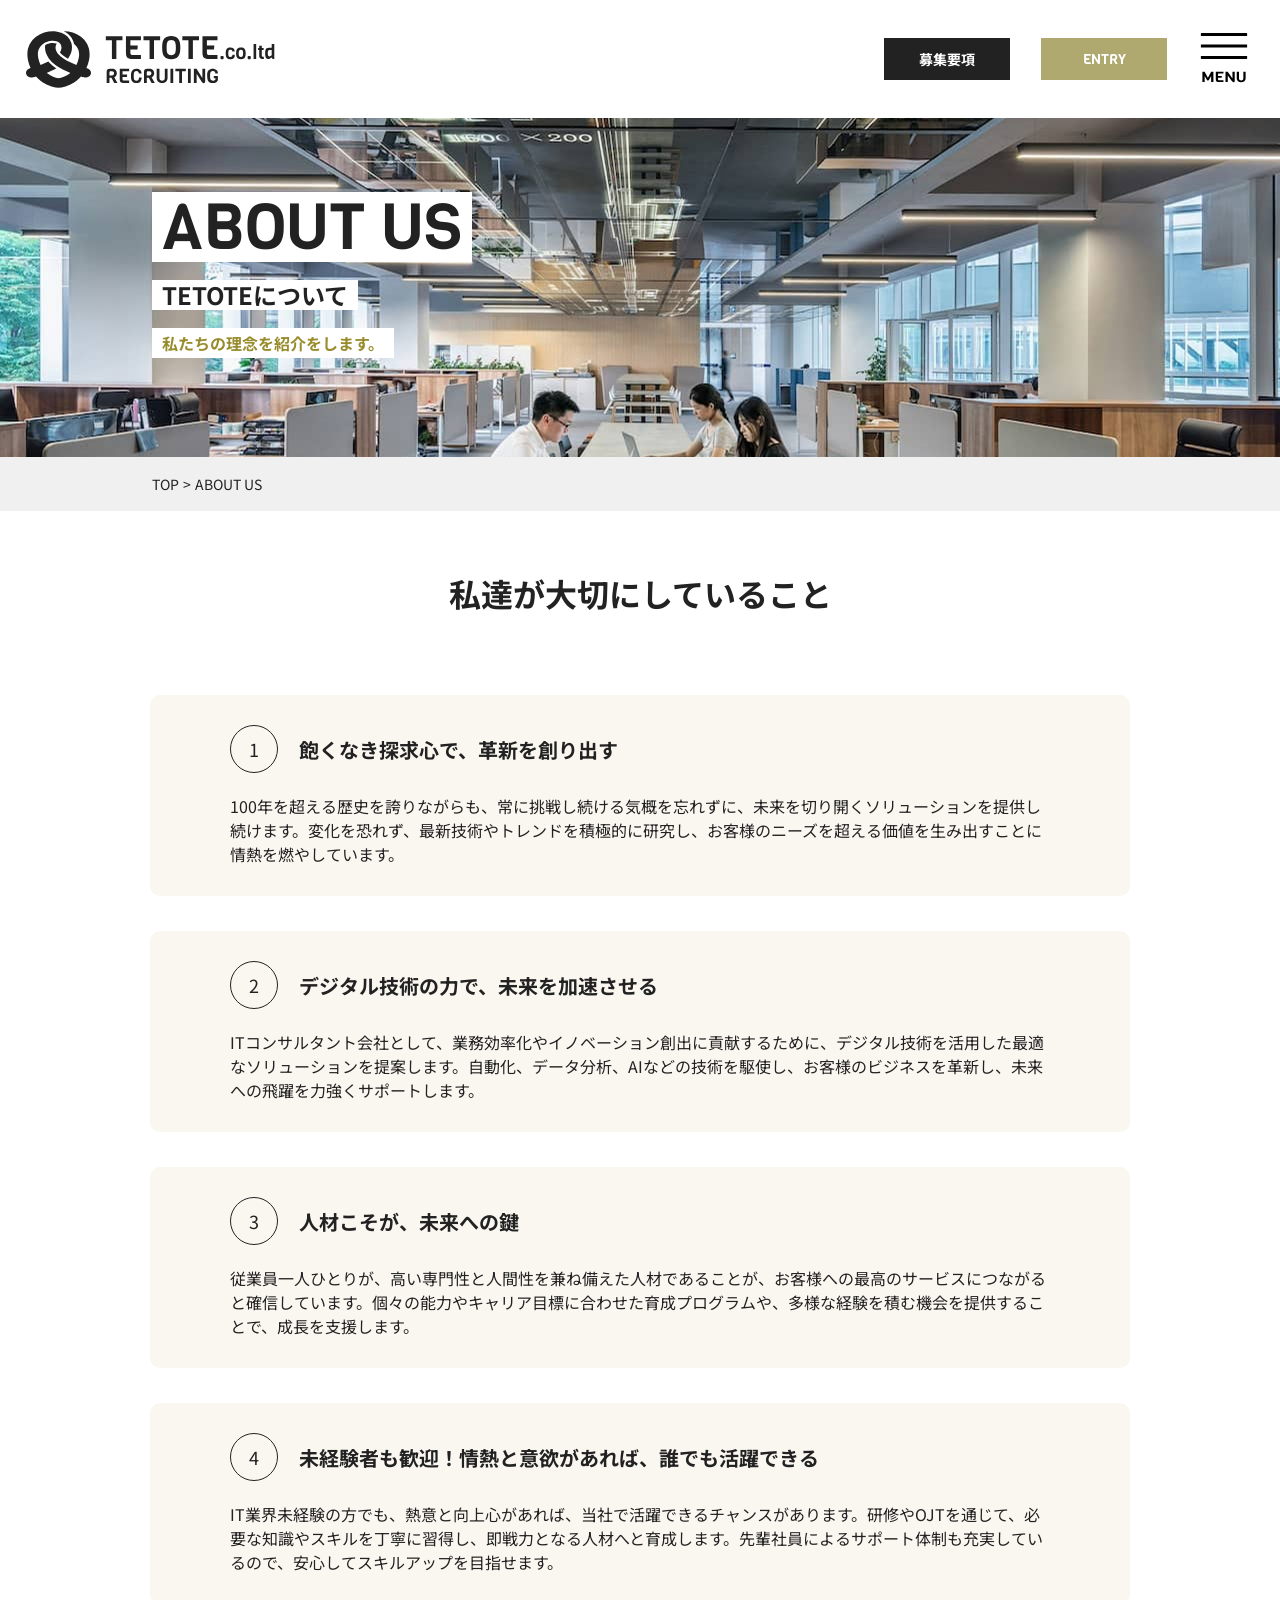
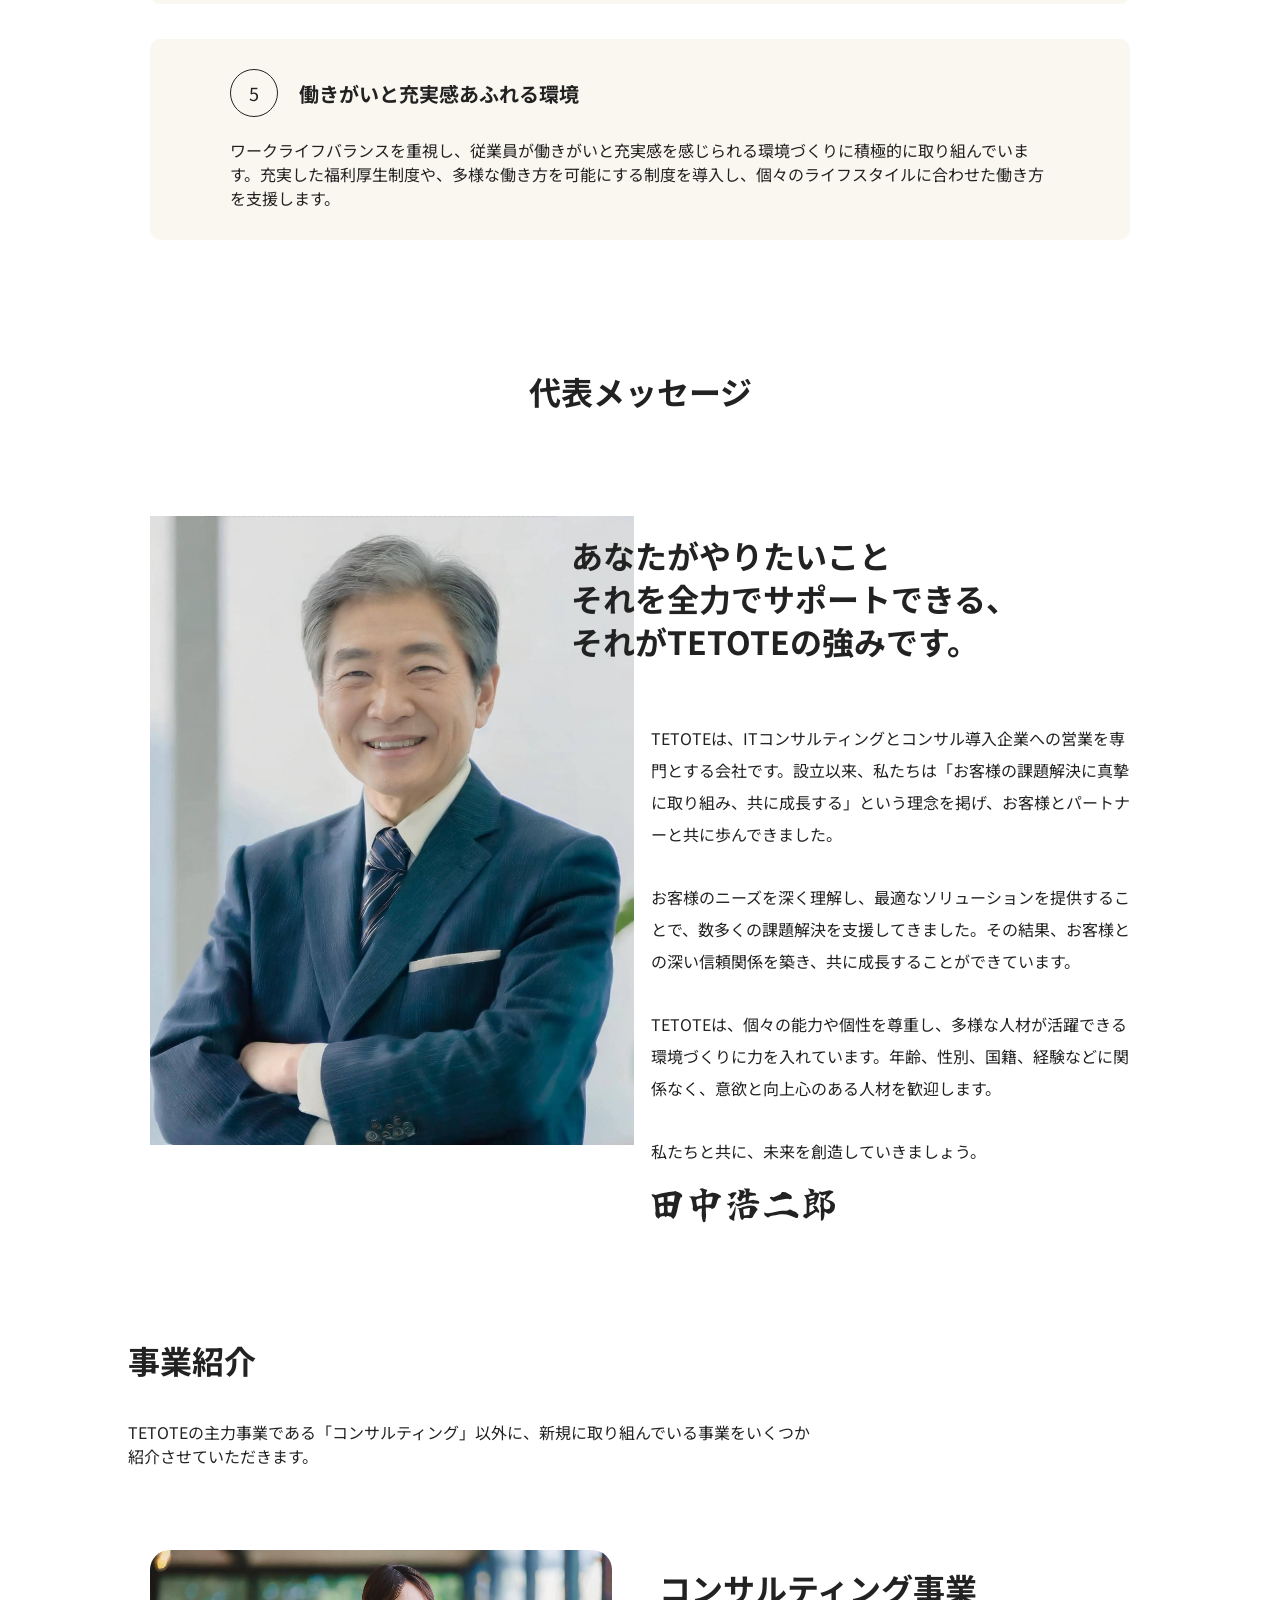
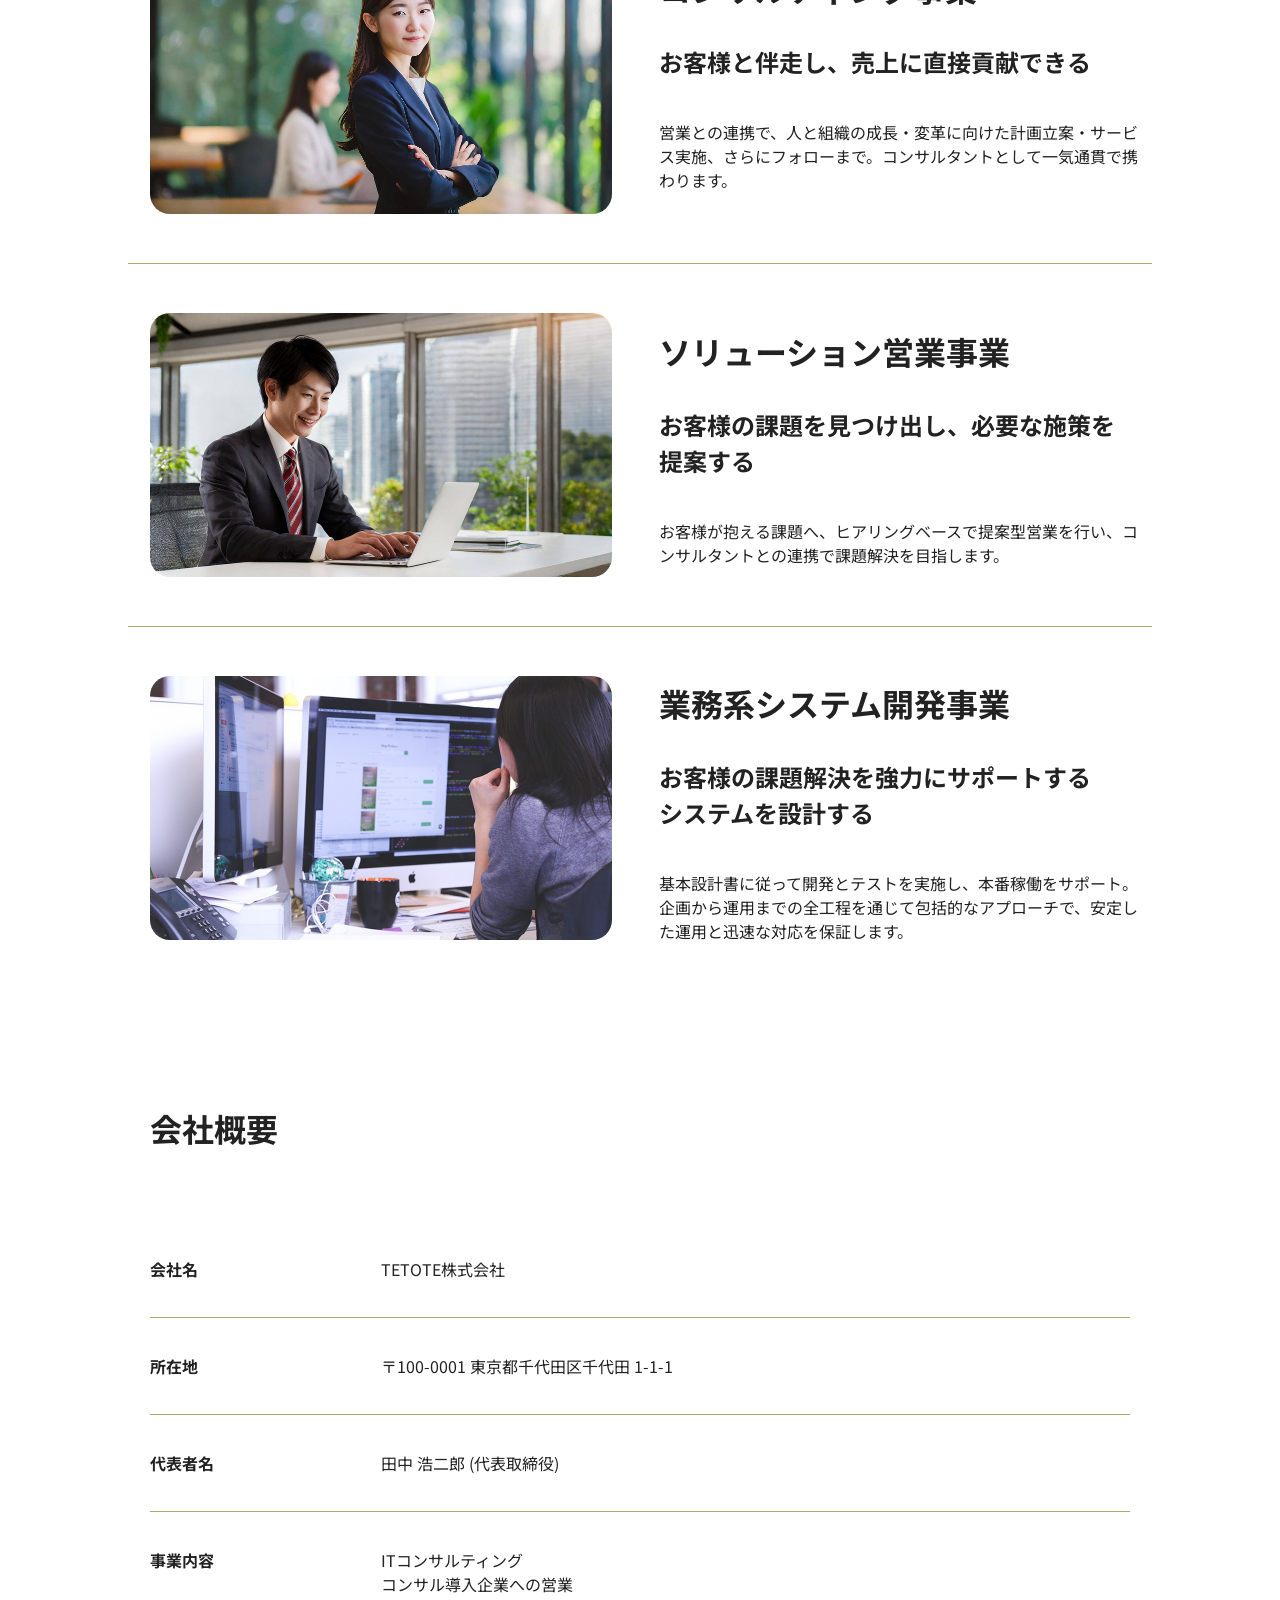
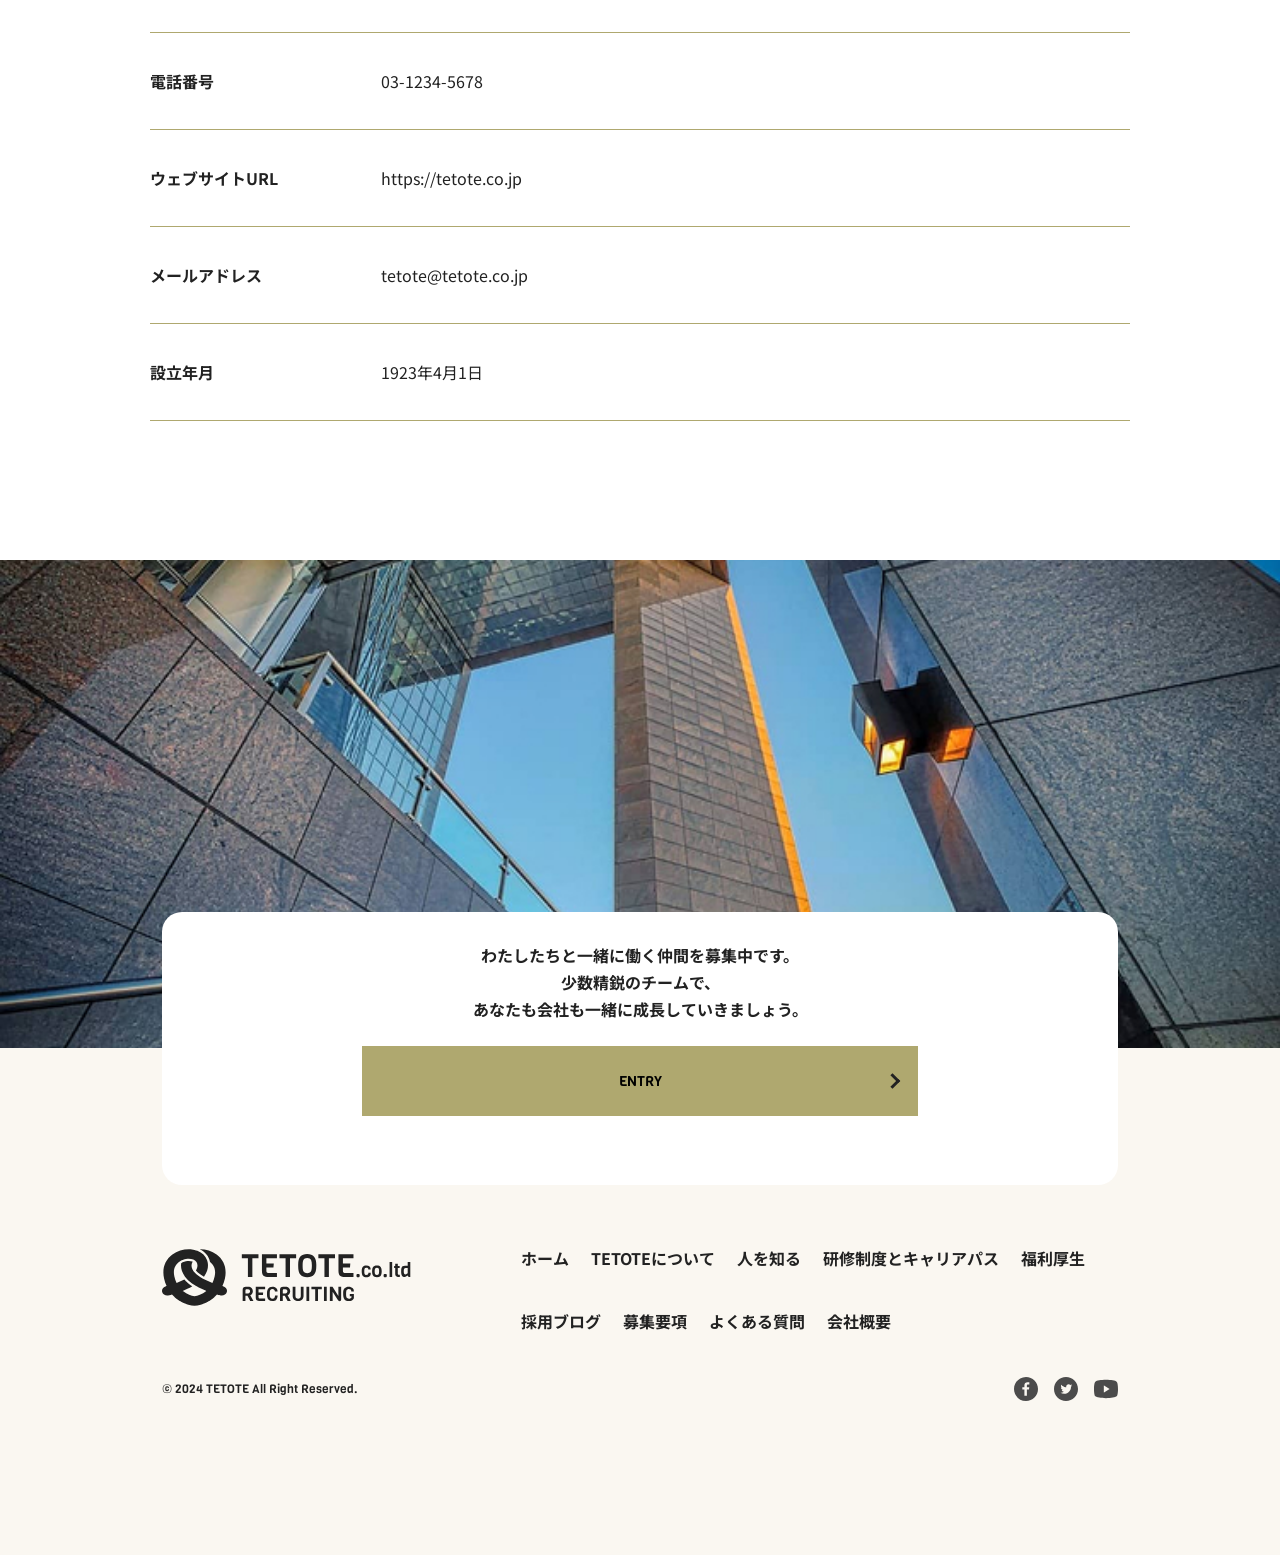
==== about-us.html @ 1c9c3aff "3ページ目完成" ====
<!DOCTYPE html>
<html lang="ja">
<head>
    <meta charset="UTF-8">
    <meta name="viewport" content="width=device-width, initial-scale=1.0">
    <title>ABOUT US | TETOTE RECRUITING</title>
    <meta name="description" content="TETOTEについてご紹介します。">
    <link rel="preconnect" href="https://fonts.googleapis.com">
    <link rel="preconnect" href="https://fonts.gstatic.com" crossorigin>
    <link href="https://fonts.googleapis.com/css2?family=Inter:wght@700&family=Noto+Sans+JP:wght@400;700&family=Viga&display=swap" rel="stylesheet">
    <link rel="stylesheet" href="common.css">
    <link rel="stylesheet" href="about-us.css">
</head>
<body>
    <header class="sub-header">
        <div class="sub-header__inner">
            <a class="sub-header__logo" href="./index.html"><img src="./img/footer__logo.svg" alt="TETOTE RECRUITING"></a>
            <div class="sub-header__actions">
                <a class="sub-header__requirements" href="#">募集要項</a>
                <a class="sub-header__entry" href="#">ENTRY</a>
                <button class="hamburger" type="button" aria-label="メニューを開く" aria-expanded="false" aria-controls="global-menu"><img src="./img/hamburger__menu.svg" alt=""></button>
            </div>
        </div>
    </header>

    <div class="global-menu" id="global-menu" aria-hidden="true">
        <div class="global-menu__header">
            <a href="./index.html" aria-label="トップページへ戻る"><img class="global-menu__logo" src="./img/footer__logo.svg" alt="TETOTE RECRUITING"></a>
            <div class="global-menu__header-buttons"><a href="#">募集要項</a><a href="#">ENTRY</a></div>
            <button class="global-menu__close" type="button" aria-label="メニューを閉じる"><span></span><span></span></button>
        </div>
        <div class="global-menu__content">
            <img class="global-menu__center-logo" src="./img/footer__logo.svg" alt="TETOTE RECRUITING">
            <div class="global-menu__panel">
                <nav class="global-menu__nav" aria-label="メインメニュー">
                    <a href="./about-us.html"><span>ABOUT US</span><small>TETOTEについて</small></a><a href="./staff.html"><span>STAFF</span><small>社員について</small></a><a href="#"><span>BLOG</span><small>採用ブログ</small></a><a href="#"><span>BENEFITS</span><small>福利厚生について</small></a><a href="#"><span>CARRER</span><small>研修制度とキャリアパス</small></a><a href="#"><span>FAQ</span><small>よくある質問</small></a>
                </nav>
                <div class="global-menu__buttons"><a class="global-menu__requirements" href="#">募集要項</a><a class="global-menu__entry" href="#">ENTRY</a></div>
            </div>
        </div>
    </div>

    <section class="about-hero">
        <div class="about-hero__inner">
            <h1>ABOUT US</h1>
            <p class="about-hero__ja">TETOTEについて</p>
            <p class="about-hero__lead">私たちの理念を紹介をします。</p>
        </div>
    </section>

    <nav class="breadcrumb" aria-label="パンくずリスト"><ol><li><a href="./index.html">TOP</a></li><li>&gt;</li><li>ABOUT US</li></ol></nav>

    <main class="about-main">
        <section class="values">
            <h2 class="about-heading">私達が大切にしていること</h2>
            <ol class="values__list">
                <li class="values__item"><div class="values__title"><span class="values__number">1</span><h3>飽くなき探求心で、革新を創り出す</h3></div><p>100年を超える歴史を誇りながらも、常に挑戦し続ける気概を忘れずに、未来を切り開くソリューションを提供し続けます。変化を恐れず、最新技術やトレンドを積極的に研究し、お客様のニーズを超える価値を生み出すことに情熱を燃やしています。</p></li>
                <li class="values__item"><div class="values__title"><span class="values__number">2</span><h3>デジタル技術の力で、未来を加速させる</h3></div><p>ITコンサルタント会社として、業務効率化やイノベーション創出に貢献するために、デジタル技術を活用した最適なソリューションを提案します。自動化、データ分析、AIなどの技術を駆使し、お客様のビジネスを革新し、未来への飛躍を力強くサポートします。</p></li>
                <li class="values__item"><div class="values__title"><span class="values__number">3</span><h3>人材こそが、未来への鍵</h3></div><p>従業員一人ひとりが、高い専門性と人間性を兼ね備えた人材であることが、お客様への最高のサービスにつながると確信しています。個々の能力やキャリア目標に合わせた育成プログラムや、多様な経験を積む機会を提供することで、成長を支援します。</p></li>
                <li class="values__item"><div class="values__title"><span class="values__number">4</span><h3>未経験者も歓迎！情熱と意欲があれば、誰でも活躍できる</h3></div><p>IT業界未経験の方でも、熱意と向上心があれば、当社で活躍できるチャンスがあります。研修やOJTを通じて、必要な知識やスキルを丁寧に習得し、即戦力となる人材へと育成します。先輩社員によるサポート体制も充実しているので、安心してスキルアップを目指せます。</p></li>
                <li class="values__item"><div class="values__title"><span class="values__number">5</span><h3>働きがいと充実感あふれる環境</h3></div><p>ワークライフバランスを重視し、従業員が働きがいと充実感を感じられる環境づくりに積極的に取り組んでいます。充実した福利厚生制度や、多様な働き方を可能にする制度を導入し、個々のライフスタイルに合わせた働き方を支援します。</p></li>
            </ol>
        </section>

        <section class="message">
            <h2 class="about-heading">代表メッセージ</h2>
            <div class="message__content">
                <img class="message__photo" src="./img/ceo 1.jpg" alt="代表取締役">
                <div class="message__body">
                    <p class="message__catch">あなたがやりたいこと<br>それを全力でサポートできる、<br>それがTETOTEの強みです。</p>
                    <div class="message__text"><p>TETOTEは、ITコンサルティングとコンサル導入企業への営業を専門とする会社です。設立以来、私たちは「お客様の課題解決に真摯に取り組み、共に成長する」という理念を掲げ、お客様とパートナーと共に歩んできました。</p><p>お客様のニーズを深く理解し、最適なソリューションを提供することで、数多くの課題解決を支援してきました。その結果、お客様との深い信頼関係を築き、共に成長することができています。</p><p>TETOTEは、個々の能力や個性を尊重し、多様な人材が活躍できる環境づくりに力を入れています。年齢、性別、国籍、経験などに関係なく、意欲と向上心のある人材を歓迎します。</p><p>私たちと共に、未来を創造していきましょう。</p></div>
                    <img class="message__signature" src="./img/signature.svg" alt="代表取締役 田中 浩二郎">
                </div>
            </div>
        </section>

        <section class="business">
            <h2 class="about-heading">事業紹介</h2>
            <p class="business__intro">TETOTEの主力事業である「コンサルティング」以外に、新規に取り組んでいる事業をいくつか<br>紹介させていただきます。</p>
            <div class="business__list">
                <article class="business__item"><img src="./img/consulting 1.jpg" alt="コンサルティング事業"><div class="business__content"><h3>コンサルティング事業</h3><p class="business__catch">お客様と伴走し、売上に直接貢献できる</p><p class="business__description">営業との連携で、人と組織の成長・変革に向けた計画立案・サービス実施、さらにフォローまで。コンサルタントとして一気通貫で携わります。</p></div></article>
                <article class="business__item"><img src="./img/solution-sales 1.jpg" alt="ソリューション営業事業"><div class="business__content"><h3>ソリューション営業事業</h3><p class="business__catch">お客様の課題を見つけ出し、必要な施策を<br>提案する</p><p class="business__description">お客様が抱える課題へ、ヒアリングベースで提案型営業を行い、コンサルタントとの連携で課題解決を目指します。</p></div></article>
                <article class="business__item"><img src="./img/desiner 1.jpg" alt="業務系システム開発事業"><div class="business__content"><h3>業務系システム開発事業</h3><p class="business__catch">お客様の課題解決を強力にサポートする<br>システムを設計する</p><p class="business__description">基本設計書に従って開発とテストを実施し、本番稼働をサポート。企画から運用までの全工程を通じて包括的なアプローチで、安定した運用と迅速な対応を保証します。</p></div></article>
            </div>
        </section>

        <section class="company">
            <h2 class="about-heading">会社概要</h2>
            <dl class="company__list">
                <div class="company__row"><dt>会社名</dt><dd>TETOTE株式会社</dd></div><div class="company__row"><dt>所在地</dt><dd>〒100-0001 東京都千代田区千代田 1-1-1</dd></div><div class="company__row"><dt>代表者名</dt><dd>田中 浩二郎 (代表取締役)</dd></div><div class="company__row"><dt>事業内容</dt><dd>ITコンサルティング<br>コンサル導入企業への営業</dd></div><div class="company__row"><dt>電話番号</dt><dd>03-1234-5678</dd></div><div class="company__row"><dt>ウェブサイトURL</dt><dd>https://tetote.co.jp</dd></div><div class="company__row"><dt>メールアドレス</dt><dd>tetote@tetote.co.jp</dd></div><div class="company__row"><dt>設立年月</dt><dd>1923年4月1日</dd></div>
            </dl>
        </section>
    </main>

    <footer class="footer">
        <section class="entry"><figure class="entry__img"><img src="./img/cta 1.jpg" alt=""></figure><div class="entry__card"><p>わたしたちと一緒に働く仲間を募集中です。<br>少数精鋭のチームで、<br>あなたも会社も一緒に成長していきましょう。</p><a href="#">ENTRY</a></div></section>
        <div class="footer__content">
            <nav class="footer__nav"><a href="./index.html">ホーム</a><a href="./about-us.html">TETOTEについて</a><a href="./staff.html">人を知る</a><a href="#">研修制度とキャリアパス</a><a href="#">福利厚生</a><a href="#">採用ブログ</a><a href="#">募集要項</a><a href="#">よくある質問</a><a href="#">会社概要</a></nav>
            <div class="footer__brand"><div class="footer__sns"><a href="#"><img src="./img/icon__FACEBOOK.svg" alt="Facebook"></a><a href="#"><img src="./img/icon__twitter.svg" alt="X"></a><a href="#"><img src="./img/icon__youtube.svg" alt="YouTube"></a></div><img class="footer__logo" src="./img/footer__logo.svg" alt="TETOTE RECRUITING"></div><small>© 2024 TETOTE All Right Reserved.</small>
        </div>
    </footer>
    <script src="./common.js"></script>
</body>
</html>
---- common.css ----
*{
    margin: 0;
    padding: 0;
    box-sizing: border-box;
}
body{
    color: #222;
    font-family: "Noto Sans JP","Yu Gothic",sans-serif;
}
a{
    color: inherit;
    text-decoration: none;
}
ul{
    list-style: none;
}
img{
    width: 100%;
    vertical-align: bottom;
}

/* 下層ページ共通パンくずリスト */
.breadcrumb{
    height: 54px;
    background: #F0F0F0;
}
.breadcrumb ol{
    display: flex;
    align-items: center;
    gap: 4px;
    width: 976px;
    height: 54px;
    margin: 0 auto;
    list-style: none;
    font-size: 14px;
}
/* 下層ページ共通ヘッダー */
.sub-header{
    position: fixed;
    top: 0;
    left: 0;
    z-index: 90;
    width: 100%;
    height: 118px;
    background: #fff;
}
.sub-header__inner{
    display: flex;
    align-items: center;
    width: 100%;
    height: 100%;
    padding: 0 30px 0 26px;
}
.sub-header__logo{
    width: 250px;
    height: 61px;
    margin-right: auto;
}
.sub-header__actions{
    display: flex;
    align-items: center;
    gap: 31px;
}
.sub-header__actions>a{
    display: flex;
    align-items: center;
    justify-content: center;
    width: 126px;
    height: 42px;
    color: #fff;
    font-size: 14px;
    font-weight: 700;
}
.sub-header__requirements{
    background: #222;
}
.sub-header__entry{
    background: #AFA86F;
    font-family: Viga,sans-serif;
    font-weight: 400!important;
}
.hamburger{
    display: block;
    width: 52px;
    height: 52px;
    padding: 0;
    border: 0;
    background: transparent;
    cursor: pointer;
}
.hamburger img{
    width: 52px;
    height: 52px;
    filter: invert(1);
}
/* 共通ドロワーメニュー（PC） */
.global-menu{
    position: fixed;
    inset: 0;
    z-index: 100;
    width: 100%;
    min-height: 100vh;
    padding: 0 40px;
    overflow-y: auto;
    background: #FAF7F1;
    visibility: hidden;
    opacity: 0;
    pointer-events: none;
    transition: opacity .2s ease,visibility .2s ease;
}
.global-menu.is-open{
    visibility: visible;
    opacity: 1;
    pointer-events: auto;
}
.global-menu__header{
    display: flex;
    align-items: center;
    height: 90px;
    padding-top: 20px;
}
.global-menu__logo{
    width: 250px;
    height: 61px;
}
.global-menu__header-buttons{
    display: flex;
    gap: 22px;
    margin-right: 42px;
    margin-left: auto;
}
.global-menu__header-buttons a{
    display: flex;
    align-items: center;
    justify-content: center;
    width: 126px;
    height: 42px;
    color: #fff;
    font-size: 14px;
    font-weight: 700;
}
.global-menu__header-buttons a:first-child{
    background: #222;
}
.global-menu__header-buttons a:last-child{
    background: #AFA86F;
    font-family: Viga,sans-serif;
    font-weight: 400;
}
.global-menu__close{
    position: relative;
    width: 42px;
    height: 52px;
    padding: 0;
    border: 0;
    background: transparent;
    cursor: pointer;
}
.global-menu__close span{
    position: absolute;
    top: 25px;
    left: 0;
    width: 42px;
    height: 2px;
    background: #222;
}
.global-menu__close span:first-child{
    transform: rotate(45deg);
}
.global-menu__close span:last-child{
    transform: rotate(-45deg);
}
.global-menu__content{
    position: absolute;
    top: 208px;
    right: 131px;
    display: grid;
    grid-template-columns: 250px 1fr;
    align-items: center;
    column-gap: 63px;
    width: 903px;
}
.global-menu__center-logo{
    width: 250px;
    height: 61px;
}
.global-menu__panel{
    padding-left: 63px;
    border-left: 1px solid #AFA86F;
}
.global-menu__nav{
    display: grid;
    grid-auto-flow: column;
    grid-template-rows: repeat(3,105px);
    grid-template-columns: repeat(2,248px);
    column-gap: 30px;
    width: 526px;
}
.global-menu__nav a{
    display: flex;
    flex-direction: column;
    justify-content: flex-start;
    height: 105px;
    padding: 23px 0;
    border-top: 1px solid #AFA86F;
}
.global-menu__nav a:nth-child(3),.global-menu__nav a:last-child{
    border-bottom: 1px solid #AFA86F;
}
.global-menu__nav span{
    font-family: Viga,sans-serif;
    font-size: 32px;
    font-weight: 400;
    line-height: 32px;
}
.global-menu__nav small{
    width: auto;
    margin-top: 11px;
    font-size: 16px;
    font-weight: 700;
    line-height: 16px;
    text-align: left;
}
.global-menu__buttons{
    display: flex;
    gap: 30px;
    width: 526px;
    margin-top: 48px;
}
.global-menu__buttons a{
    display: flex;
    align-items: center;
    justify-content: center;
    width: 248px;
    height: 42px;
    color: #fff;
    font-size: 14px;
}
.global-menu__requirements{
    background: #222;
    font-weight: 700;
}
.global-menu__entry{
    background: #AFA86F;
    font-family: Viga,sans-serif;
    font-weight: 400;
}
body.is-menu-open{
    overflow: hidden;
}
/* 下層ページ共通CTA・フッター */
.footer{
    width: 100%;
    height: 995px;
    padding-bottom: 40px;
    background: #FAF7F1;
}
.entry{
    position: relative;
    width: 100%;
    height: 625px;
}
.entry__img,.entry__img img{
    width: 100%;
    height: 488px;
}
.entry__img img{
    object-fit: cover;
}
.entry__card{
    position: absolute;
    top: 352px;
    left: 50%;
    width: 956px;
    height: 273px;
    padding: 30px 45px;
    border-radius: 20px;
    background: #fff;
    transform: translateX(-50%);
}
.entry__card p{
    width: 100%;
    height: 82px;
    font-size: 16px;
    font-weight: 700;
    line-height: 1.7;
    text-align: center;
}
.entry__card a{
    position: relative;
    display: flex;
    align-items: center;
    justify-content: center;
    width: 556px;
    height: 70px;
    margin: 22px auto 0;
    background: #AFA86F;
    color: #000;
    font-family: Viga,sans-serif;
    font-size: 14px;
}
.entry__card a img{
    display: none;
}
.entry__card a::after{
    content: "";
    position: absolute;
    top: 50%;
    right: 20px;
    width: 8px;
    height: 8px;
    border-top: 3px solid #222;
    border-right: 3px solid #222;
    transform: translateY(-50%) rotate(45deg);
}
.footer__content{
    display: grid;
    grid-template-columns: 250px 1fr;
    grid-template-areas: "logo nav" "copy sns";
    align-items: start;
    column-gap: 109px;
    row-gap: 50px;
    width: 100%;
    margin: 62px auto 0;
    padding-right: max(40px,calc((100% - 956px)/2));
    padding-left: max(40px,calc((100% - 956px)/2));
}
.footer__nav{
    grid-area: nav;
    display: flex;
    flex-direction: row;
    flex-wrap: wrap;
    justify-content: flex-start;
    align-content: flex-start;
    column-gap: 22px;
    row-gap: 0;
    width: 100%;
    height: auto;
    font-size: 16px;
    font-weight: 700;
    line-height: 1.4;
    text-align: left;
}
.footer__nav a:nth-child(-n+5){
    order: 1;
}
.footer__nav::before{
    content: "";
    order: 2;
    flex-basis: 100%;
    height: 0;
}
.footer__nav a:nth-child(n+6){
    order: 3;
    margin-top: 41px;
}
.footer__brand{
    display: contents;
}
.footer__logo{
    grid-area: logo;
    width: 250px;
    height: 61px;
}
.footer__sns{
    grid-area: sns;
    display: flex;
    justify-self: end;
    gap: 16px;
    width: 104px;
    height: 24px;
    transform: translateY(-6px);
}
.footer__sns a,.footer__sns img{
    width: 24px;
    height: 24px;
}
.footer small{
    grid-area: copy;
    display: block;
    width: 192px;
    font-family: Viga,sans-serif;
    font-size: 12px;
    line-height: 12px;
    text-align: left;
    white-space: nowrap;
}
---- about-us.css ----
.about-hero{
    height: 339px;
    margin-top: 118px;
    background: url("./img/Hero.jpg") center/cover no-repeat;
}
.about-hero__inner{
    width: 1024px;
    height: 338px;
    margin: 0 auto;
    padding: 74px 24px;
}
.about-hero h1{
    display: table;
    padding: 3px 10px;
    background: #FFFFFF;
    font-family: Viga, sans-serif;
    font-size: 64px;
    font-weight: 400;
    line-height: 64px;
}
.about-hero__ja{
    display: table;
    margin-top: 18px;
    padding: 3px 10px;
    background: #FFFFFF;
    font-size: 24px;
    font-weight: 700;
    line-height: 24px;
}
.about-hero__lead{
    display: table;
    margin-top: 18px;
    padding: 7px 10px;
    background: #FFFFFF;
    color: #988C2C;
    font-size: 16px;
    font-weight: 700;
    line-height: 16px;
}
.about-main{
    width: 1024px;
    margin: 0 auto;
    padding: 66px 0 139px;
}
.about-heading{
    display: table;
    /*padding: 10px;*/
    font-size: 32px;
    font-weight: 700;
    line-height: 32px;
}

.values{
    width: 980px;
    height: 1273px;
    margin: 0 auto;
}
.values>.about-heading{
    margin: 0 auto;
}
.values__list{
    display: flex;
    flex-direction: column;
    gap: 35px;
    margin-top: 86px;
    list-style: none;
}
.values__item{
    height: 201px;
    padding: 30px 80px;
    border-radius: 10px;
    background: #FAF7F1;
}
.values__title{
    display: flex;
    align-items: center;
    gap: 21px;
    height: 48px;
}
.values__number{
    display: flex;
    align-items: center;
    justify-content: center;
    width: 48px;
    height: 48px;
    border: 1px solid #222222;
    border-radius: 50%;
    background: transparent;
    color: #222222;
    font-family: "Noto Sans JP", sans-serif;
    font-size: 18px;
}
.values__title h3{
    font-size: 20px;
    font-weight: 700;
}
.values__item>p{
    width: 820px;
    margin-top: 21px;
    font-size: 16px;
    line-height: 1.5;
}

.message{
    width: 980px;
    height: 858px;
    margin: 125px auto 0;
}
.message>.about-heading{
    margin: 0 auto;
}
.message__content{
    position: relative;
    display: grid;
    grid-template-columns: 484px 1fr;
    width: 980px;
    height: 707px;
    margin-top: 109px;
}
.message__photo{
    width: 484px;
    height: 629px;
    object-fit: cover;
}
.message__body{
    position: relative;
    width: 559px;
    height: 689px;
    margin-top: 18px;
    margin-left: -63px;
    padding: 188px 0 0 80px;
}
.message__catch{
    position: absolute;
    top: 0;
    left: 0;
    width: 448px;
    font-size: 32px;
    font-weight: 700;
    line-height: 1.35;
}
.message__text{
    width: 479px;
    font-size: 16px;
    line-height: 2;
}
.message__text p+p{
    margin-top: 31px;
}
.message__body>.message__signature{
    position: absolute;
    bottom: 0;
    left: 80px;
    width: 185px;
    min-width: 185px;
    max-width: 185px;
    height: 35px;
    margin: 0;
    object-fit: contain;
    object-position: left bottom;
}

.business{
    width: 1024px;
    height: 1215px;
    margin-top: 111px;
}
.business__intro{
    width: 701px;
    margin-top: 44px;
    font-size: 16px;
    line-height: 1.5;
}
.business__list{
    display: flex;
    flex-direction: column;
    gap: 49px;
    margin-top: 82px;
}
.business__item{
    display: grid;
    grid-template-columns: 462px 1fr;
    column-gap: 47px;
    min-height: 261px;
    padding-left: 22px;
}
.business__item+.business__item{
    padding-top: 49px;
    border-top: 1px solid #AFA86F;
}
.business__item img{
    width: 462px;
    height: 264px;
    border-radius: 20px;
    object-fit: cover;
}
.business__content{
    padding-top: 22px;
}
.business__item:nth-child(3) .business__content{
    padding-top: 11px;
}
.business__content h3{
    font-size: 32px;
    line-height: 32px;
}
.business__catch{
    margin-top: 40px;
    font-size: 24px;
    font-weight: 700;
    line-height: 1.5;
}
.business__description{
    margin-top: 40px;
    font-size: 16px;
    line-height: 1.5;
}

.company{
    width: 990px;
    margin: 153px 0 0 22px;
}
.company__list{
    width: 980px;
    margin-top: 113px;
}
.company__row{
    display: grid;
    grid-template-columns: 231px 1fr;
    align-items: start;
    min-height: 88px;
    padding: 36px 0;
    border-bottom: 1px solid #AFA86F;
    font-size: 16px;
    line-height: 1.5;
}
.company__row:first-child{
    min-height: 52px;
    padding-top: 0;
}
.company__row dt{
    font-weight: 700;
}
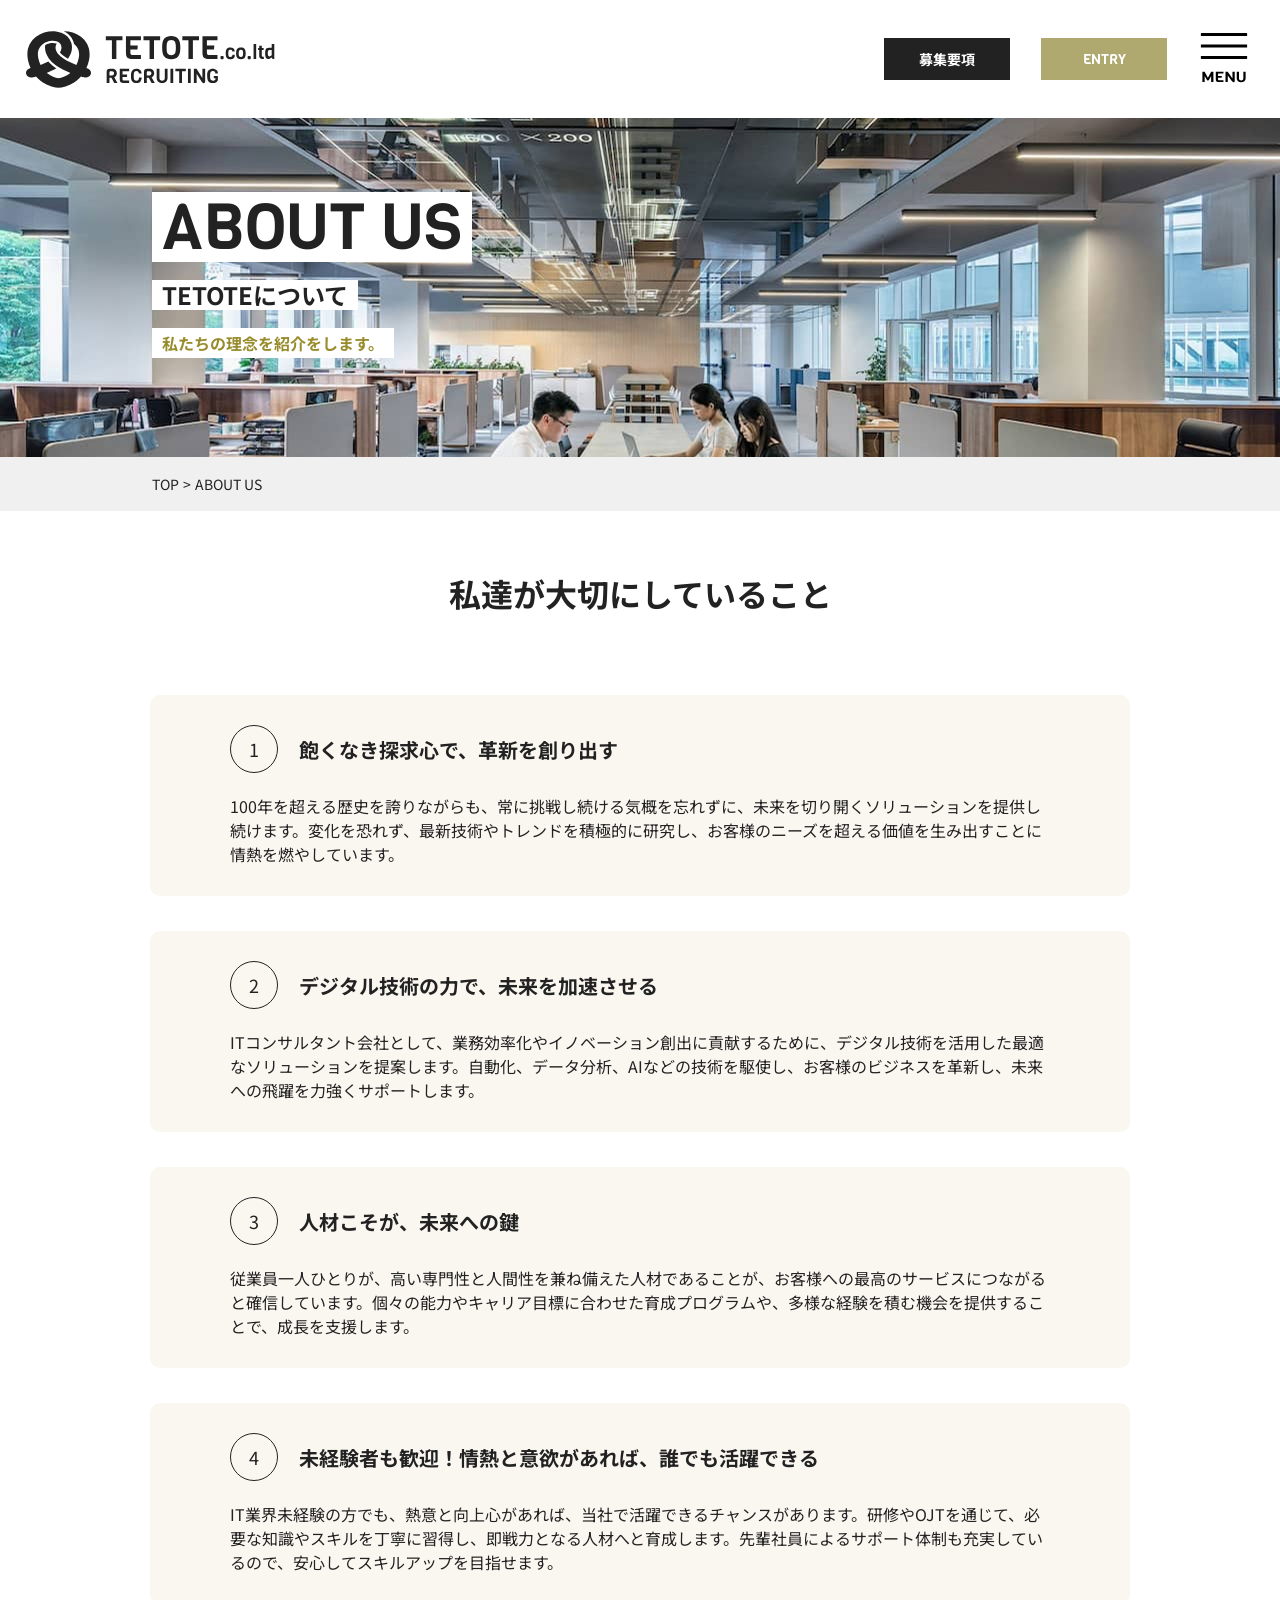
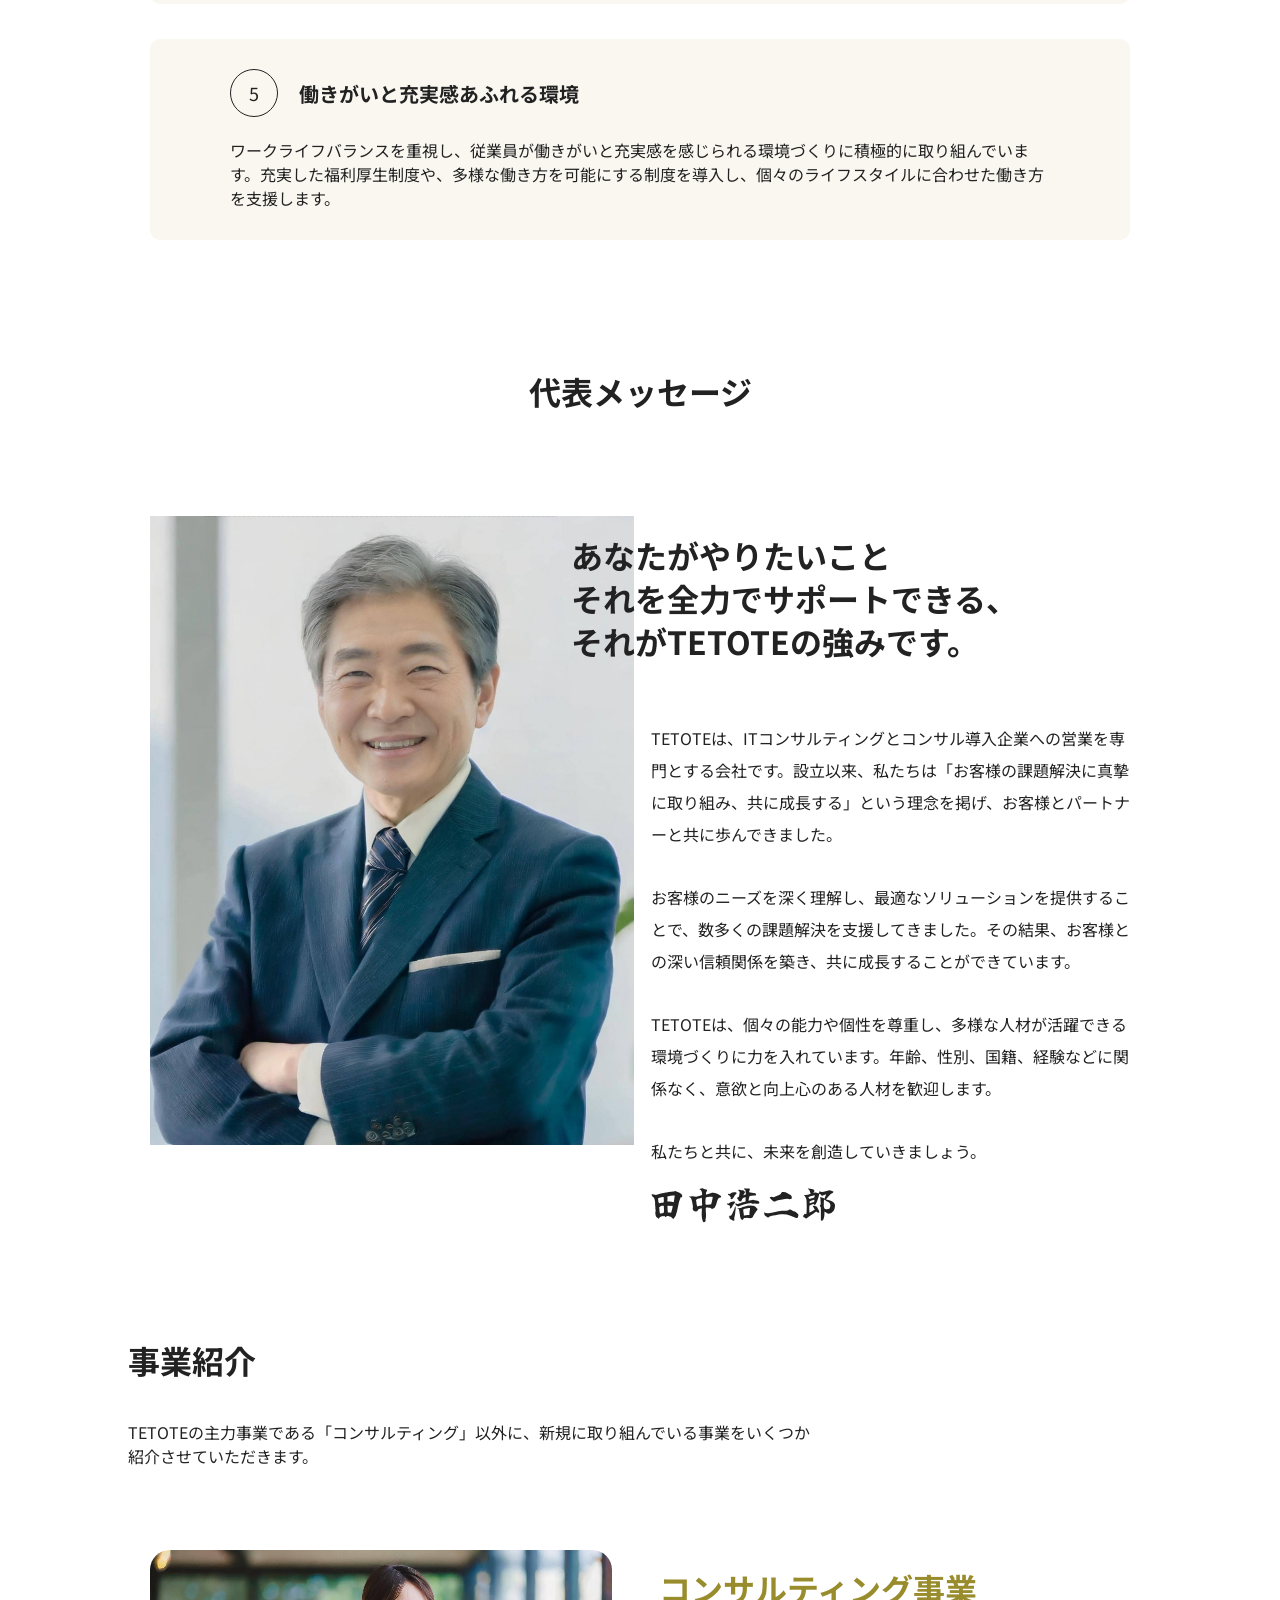
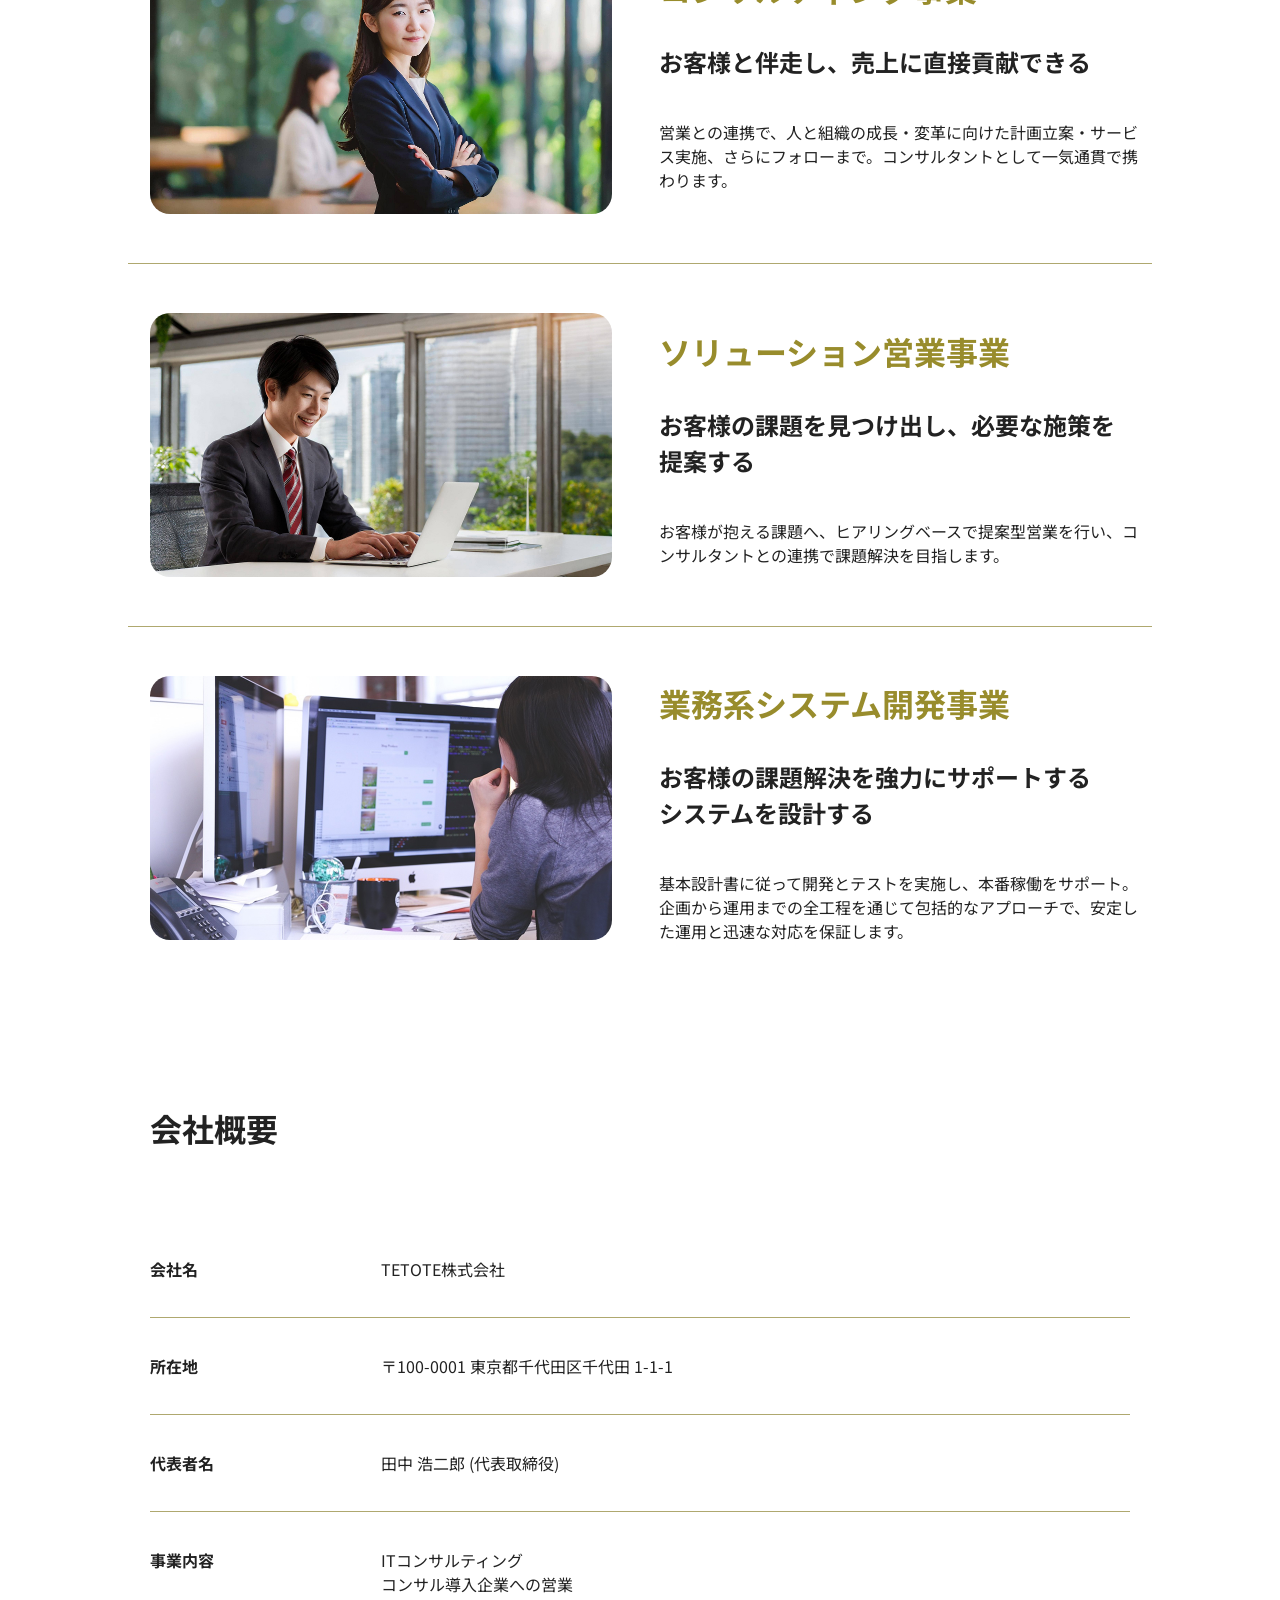
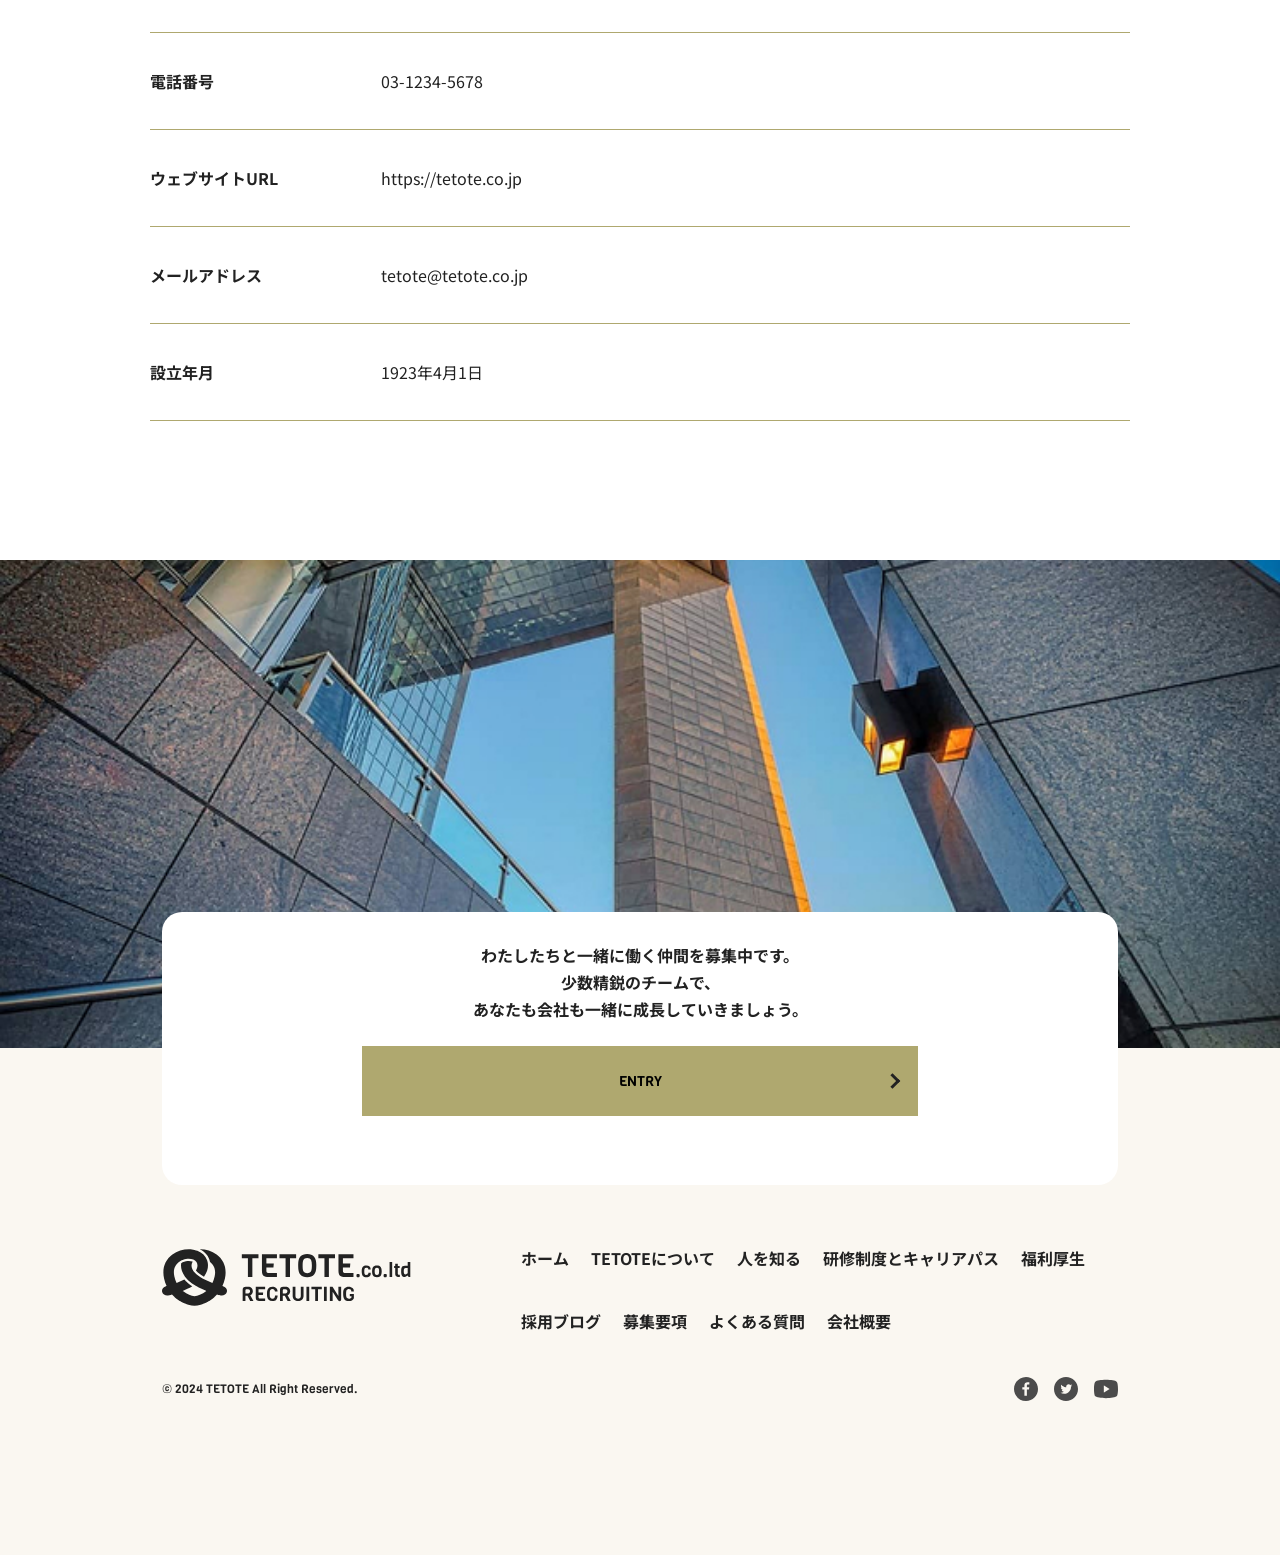
==== commit 8165ca92: "7ページ目完成" ====
--- a/about-us.html
+++ b/about-us.html
@@ -33,7 +33,7 @@
             <img class="global-menu__center-logo" src="./img/footer__logo.svg" alt="TETOTE RECRUITING">
             <div class="global-menu__panel">
                 <nav class="global-menu__nav" aria-label="メインメニュー">
-                    <a href="./about-us.html"><span>ABOUT US</span><small>TETOTEについて</small></a><a href="./staff.html"><span>STAFF</span><small>社員について</small></a><a href="#"><span>BLOG</span><small>採用ブログ</small></a><a href="#"><span>BENEFITS</span><small>福利厚生について</small></a><a href="#"><span>CARRER</span><small>研修制度とキャリアパス</small></a><a href="#"><span>FAQ</span><small>よくある質問</small></a>
+                    <a href="./about-us.html"><span>ABOUT US</span><small>TETOTEについて</small></a><a href="./staff.html"><span>STAFF</span><small>社員について</small></a><a href="./blog.html"><span>BLOG</span><small>採用ブログ</small></a><a href="./benefits.html"><span>BENEFITS</span><small>福利厚生について</small></a><a href="#"><span>CARRER</span><small>研修制度とキャリアパス</small></a><a href="#"><span>FAQ</span><small>よくある質問</small></a>
                 </nav>
                 <div class="global-menu__buttons"><a class="global-menu__requirements" href="#">募集要項</a><a class="global-menu__entry" href="#">ENTRY</a></div>
             </div>
@@ -95,7 +95,7 @@
     <footer class="footer">
         <section class="entry"><figure class="entry__img"><img src="./img/cta 1.jpg" alt=""></figure><div class="entry__card"><p>わたしたちと一緒に働く仲間を募集中です。<br>少数精鋭のチームで、<br>あなたも会社も一緒に成長していきましょう。</p><a href="#">ENTRY</a></div></section>
         <div class="footer__content">
-            <nav class="footer__nav"><a href="./index.html">ホーム</a><a href="./about-us.html">TETOTEについて</a><a href="./staff.html">人を知る</a><a href="#">研修制度とキャリアパス</a><a href="#">福利厚生</a><a href="#">採用ブログ</a><a href="#">募集要項</a><a href="#">よくある質問</a><a href="#">会社概要</a></nav>
+            <nav class="footer__nav"><a href="./index.html">ホーム</a><a href="./about-us.html">TETOTEについて</a><a href="./staff.html">人を知る</a><a href="#">研修制度とキャリアパス</a><a href="./benefits.html">福利厚生</a><a href="./blog.html">採用ブログ</a><a href="#">募集要項</a><a href="#">よくある質問</a><a href="#">会社概要</a></nav>
             <div class="footer__brand"><div class="footer__sns"><a href="#"><img src="./img/icon__FACEBOOK.svg" alt="Facebook"></a><a href="#"><img src="./img/icon__twitter.svg" alt="X"></a><a href="#"><img src="./img/icon__youtube.svg" alt="YouTube"></a></div><img class="footer__logo" src="./img/footer__logo.svg" alt="TETOTE RECRUITING"></div><small>© 2024 TETOTE All Right Reserved.</small>
         </div>
     </footer>
--- a/about-us.css
+++ b/about-us.css
@@ -201,6 +201,7 @@
     padding-top: 11px;
 }
 .business__content h3{
+    color: #988C2C;
     font-size: 32px;
     line-height: 32px;
 }
